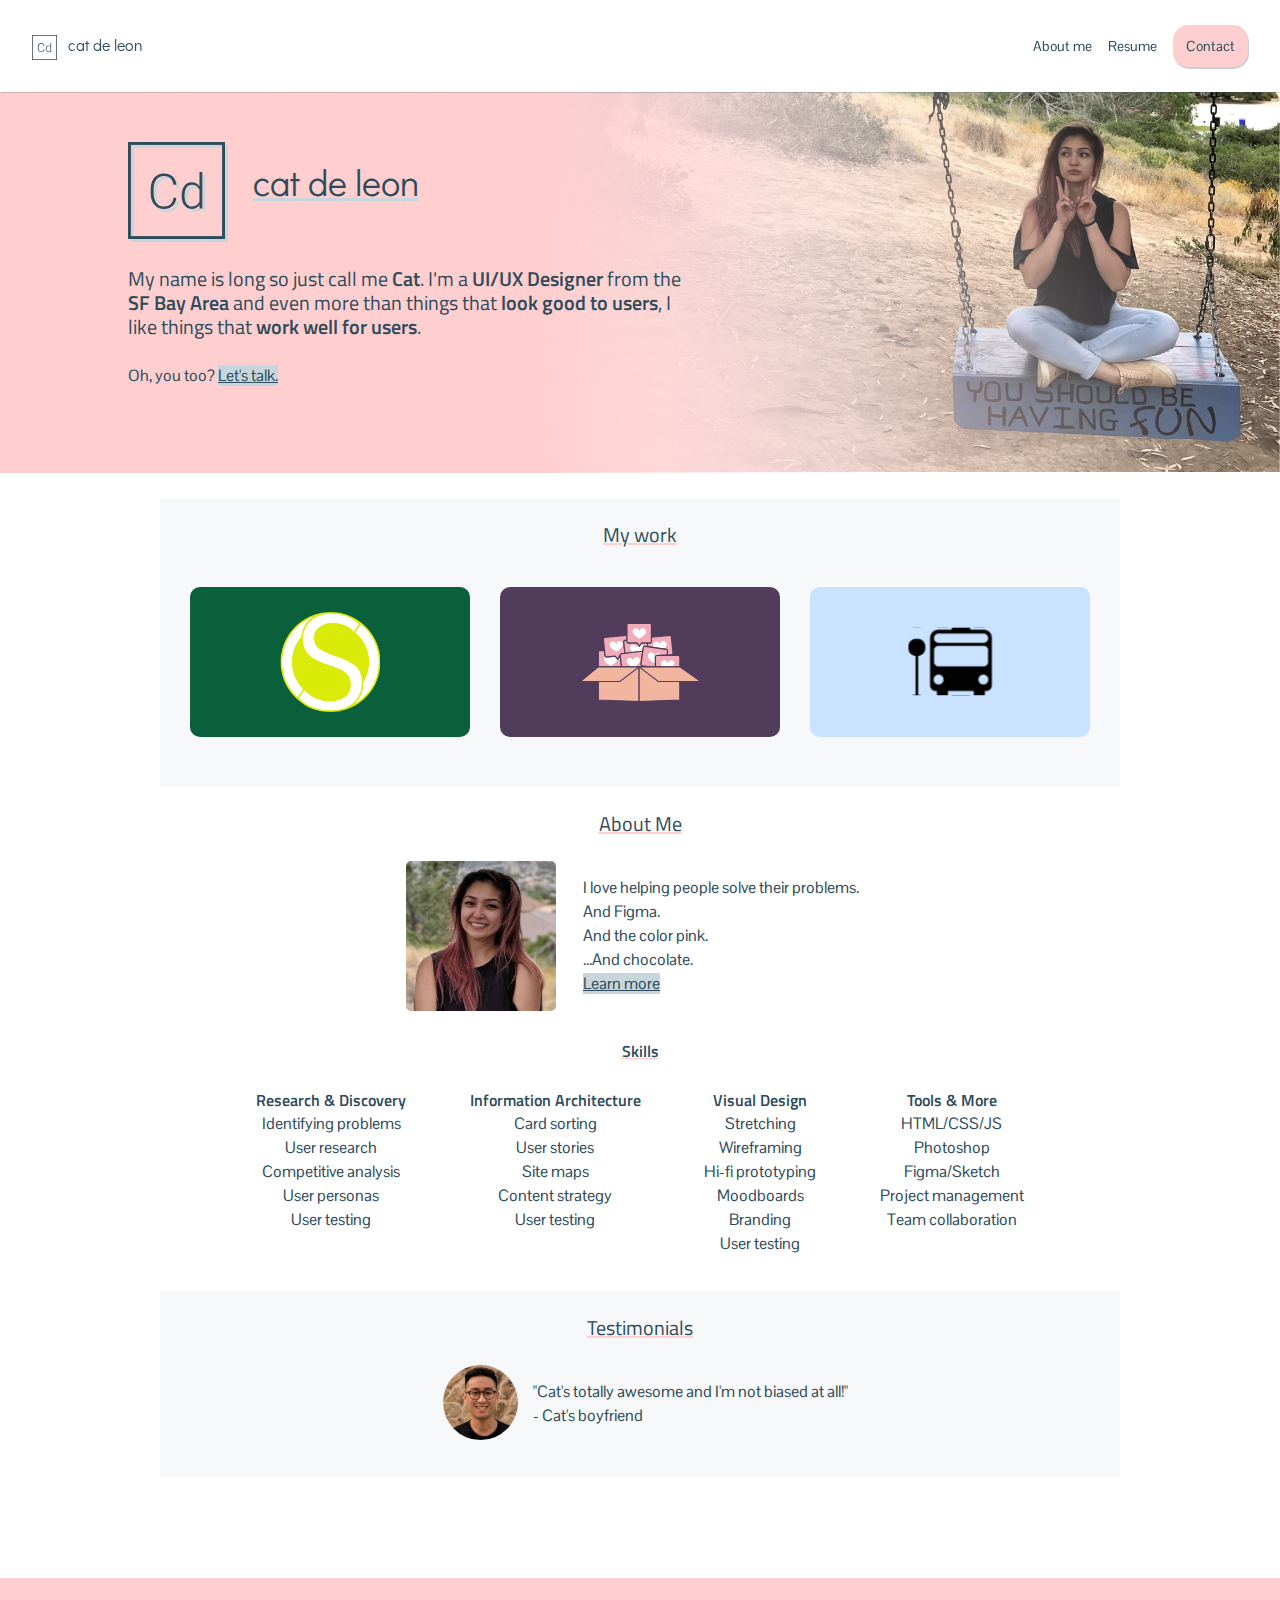
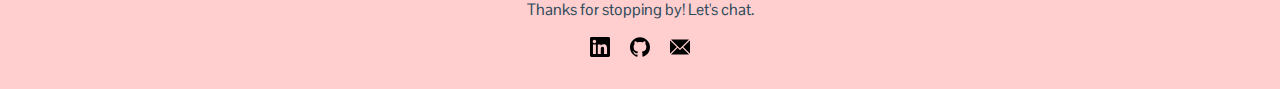
==== index.html @ 11f0647d "Added Sweet Spot to work" ====
<!DOCTYPE html>
<html lang="en" dir="ltr">
  <head>
    <meta name="viewport" content="width=device-width, initial-scale=1">
    <title>Portfolio | Cat de Leon</title>
    <link rel="icon" href="../images/cd-logo.svg" type="image/gif" sizes="16x16">
    <link rel="stylesheet" href="styles/reset.css">
    <link href="https://fonts.googleapis.com/css2?family=Didact+Gothic&family=Pontano+Sans&family=Titillium+Web:wght@400;600&display=swap" rel="stylesheet">
    <link rel="stylesheet" href="styles/style.css">
  </head>
    <body>

      <div class="nav">
        <div class="logoAndName">
          <span class="titleAndLogo"><a href="index.html"><img src="../images/cd-logo.svg" height="25" alt="Cat de Leon logo" class="smallLogo"><span class="logoCat">cat de leon</span></a></span>
        </div>
        <div class="navMenu">
          <a href="bio.html">About me</a>
          <a href="../files/catdeleonresume.pdf" target="_blank">Resume</a>
          <a href="contact.html" class="buttons">Contact</a>
        </div>
      </div>

      <section class="theBody">

          <section class="hero">
            <div class="heroTitle">
              <img src="../images/cd-logo-shadow.svg" height="100" class="titleLogo" alt="Cat de Leon logo"><span class="titleCat">cat de leon</span>
              <h2>My name is long so just call me <b>Cat</b>. I'm a <b>UI/UX Designer</b> from the <b>SF Bay Area</b> and even more than things that <b>look good to users</b>, I like things that <b>work well for users</b>.</h2>
              <p>Oh, you too? <a href="contact.html">Let's talk.</a></p>
            </div>
          </section>

        <div class="container">

          <section class="myWork">
            <h2><span class="underline">My work</span></h2>
            <div class="projects">
              <div class="sweetSpot">
                <div class="sweetSpotHover">
                  <h2>Sweet Spot</h2>
                  <p class="description">Reserve a tennis court ahead of time! Less waiting and more hitting.
                  <br><a href="http://sweetspot.catdeleon.design/" target="_blank">Clickable prototype</a></p>
                </div>
              </div>
              <div class="cloutStorage">
                <div class="cloutStorageHover">
                  <h2>Clout Storage</h2>
                  <p class="description">A cloud storage service that organizes your photos using machine learning and AI.
                  <br><a href="cloutstorage.html">View case study</a></p>
                </div>
              </div>
              <div class="busyBus">
                <div class="busyBusHover">
                  <h2>BusyBus</h2>
                  <p class="description">Track your bus routes and never miss the bus again.<br>
                  <a href="http://busybus.catdeleon.design/" target="_blank">Clickable prototype</a></p>
                </div>
              </div>
            </div>
          </section>

          <section class="aboutMe">
            <h2><span class="underline">About Me</span></h2>
            <div class="profile">
              <div class="profilePic"><img src="../images/profilePic.jpg" height="150" width="150" style="border-radius:5px" alt="Photo of Cat"></div>
              <div class="blurb">
                <p>I love helping people solve their problems.<br>
                And Figma.<br>
                And the color pink.<br>
                ...And chocolate.<br>
                <p><a href="bio.html">Learn more</a></p>
              </div>
            </div>
            <h3><span class="underline">Skills</span></h3>
            <div class="skills">
              <div class="skill">
                <h3>Research & Discovery</h3>
                  <p>Identifying problems<br>
                  User research<br>
                Competitive analysis<br>
              User personas<br>
            User testing</p>
              </div>
              <div class="skill">
                <h3>Information Architecture</h3>
                  <p>Card sorting<br>
                  User stories<br>
                Site maps<br>
              Content strategy<br>
            User testing</p>
              </div>
              <div class="skill">
                <h3>Visual Design</h3>
                  <p>Stretching<br>
                  Wireframing<br>
                Hi-fi prototyping<br>
              Moodboards<br>
            Branding<br>
          User testing</p>
              </div>
              <div class="skill">
                <h3>Tools & More</h3>
                  <p>HTML/CSS/JS<br>
                  Photoshop<br>
                Figma/Sketch<br>
              Project management<br>
            Team collaboration</p>
              </div>
            </div>
          </section>

        <section class="testimonials">
          <h2><span class="underline">Testimonials</span></h2>
          <div class="oneTestimonial">
            <div class="kelvin"><img src="../images/kelvin.jpg" style="border-radius:75px;height:75px;width:75px" alt="Photo of Kelvin"></div>
            <div class="blurb">
              <p>"Cat's totally awesome and I'm not biased at all!"<br>
              - Cat's boyfriend</p>
            </div>
          </div>
        </section>
      <!-- </main> -->
    </div>

      <footer>
        <p>Thanks for stopping by! Let's chat.</p>
        <ul>
          <li>
            <a href="https://www.linkedin.com/in/catdeleon/" target="_blank">
              <img src="../images/linkedin.svg" height="20" alt="LinkedIn icon">
            </a>
          </li>
          <li>
            <a href="https://github.com/cjmd" target="_blank">
              <img src="../images/github.svg" height="20" alt="GitHub icon">
            </a>
          </li>
          <li>
            <a href="contact.html">
              <img src="../images/mail.svg" height="20" alt="Envelope/mail icon">
            </a>
          </li>
        </ul>
      </footer>
    </section>

      <!-- Global site tag (gtag.js) - Google Analytics -->
      <script async src="https://www.googletagmanager.com/gtag/js?id=UA-174467794-1"></script>
      <script>
        window.dataLayer = window.dataLayer || [];
        function gtag(){dataLayer.push(arguments);}
        gtag('js', new Date());

        gtag('config', 'UA-174467794-1');
      </script>


  </body>
</html>
---- styles/style.css ----
body {
  color: #2E4B5B;
  align-items: center;
  justify-content: center;
  background-color: #FFFFFF;

}

.container {
  margin: 25px auto;
  width: 75%;
}

main {
  margin: 25px 0;
  position: relative;
}

/* Sections */

.aboutMePage {
  display: flex;
  flex-direction: column;
  height: 100vh;
  background-image: url('../images/aboutmeheader.jpg');
  background-repeat: no-repeat;
  background-size: 100%;
  background-position: 0 86px;
  width: 100%;
  justify-content: flex-start;
}

.contactPage {
  display: flex;
  flex-direction: column;
  height: 100vh;
  width: 100%;
  justify-content: flex-start;
}

.hero {
  background: #FFCECE linear-gradient(90deg, #FFCECE 48.45%, rgba(255, 255, 255, 0) 77.96%);
  background-image: url('../images/catheader.jpg');
  background-position: right;
  background-repeat: no-repeat;
  height: 381px;
  width: 100%;
  justify-content: center;
  align-items: center;
}

.heroTitle {
  margin-left: 10%;
  padding-top: 50px;
  width: 570px;
}

.cloutSectioned {
  color: #F7F8FA;
  display: flex;
  flex-direction: column;
  background-color: #513D5B;
  padding: 20px 15px;
  width: auto;
  align-items: center;
}

.caseStudyRow, .caseStudyLogoRow {
  display: flex;
  flex-direction: row;
  margin: 20px auto;
  width: 83%;
}

.caseStudyStack {
  display: flex;
  flex-direction: row;
  margin: 20px auto;
  width: 83%;
}

.caseStudyRow2 {
  display: flex;
  flex-direction: column;
  margin: 20px auto;
  width: 83%;
}

.rowRow {
  margin: auto;
  display: flex;
  flex-direction: row;
}

.caseStudy50 {
  margin: auto;
  width: 60%;
}

.caseStudy33 {
  margin: auto;
  width: 30%;
}

.caseStudyTwoCol {
  margin: auto;
  width: 100%;
}

.compARow {
  display: flex;
  flex-direction: row;
  margin-bottom: 25px;
  width: 55%;
}

.caseStudyFourCol {
  margin: 0 auto;
  width: 20%;
}

.userPRow {
  display: flex;
  flex-direction: row;
  align-items: center;
  justify-content: space-around;
  margin: 25px auto;
}

.cloutLogoSection {
  color: #F7F8FA;
  display: flex;
  flex-direction: column;
  background-color: #FFFFFF;
  width: 100%;
  align-items: center;
}

.nav, .landingPageNav {
  background-color: inherit;
  display: flex;
  justify-content: space-between;
  vertical-align: middle;
  width: 100%;
  z-index: 1000;
  position: fixed;
  box-shadow: 1px 1px rgba(46, 75, 91, 0.25);
}

.theBody {
  padding-top: 92px;
}

.landingPageNav {
  display: none;
}

.logoAndName {
  float: left;
  margin-top: auto;
  margin-bottom: auto;
  padding: 0 2.5%;
}

.navMenu {
  display: flex;
  margin-top: auto;
  margin-bottom: auto;
  justify-content: space-between;
  width: 215px;
  float: right;
  padding: 0 2.5%;
}

.landingNavMenu {
  display: flex;
  margin-left: 80%;
  width: 160px;
  justify-content: space-between;
}

.myWork {
  background-color: #F7F8FA;
  display: flex;
  flex-direction: column;
  width: 100%;
  text-align: center;
}

.projects {
  display: flex;
  padding: 0 15px 35px;
  align-items: center;
  justify-content: center;
}

.sweetSpot {
  margin: 15px;
  display: flex;
  flex-direction: column;
  align-items: center;
  justify-content: center;
  height: 150px;
  background-color: #09603A;
  background-image: url("../images/sweetspotlogo.png");
  background-position: center;
  background-repeat: no-repeat;
  background-size: 100px;
  border-radius: 10px;
  width: 360px;
}

.cloutStorage {
  margin: 15px;
  display: flex;
  flex-direction: column;
  align-items: center;
  justify-content: center;
  height: 150px;
  background-color: #513D5B;
  background-image: url("../images/cloutstoragelogo.svg");
  background-position: center;
  background-repeat: no-repeat;
  background-size: 125px;
  border-radius: 10px;
  width: 360px;
}

.busyBus {
  margin: 15px;
  display: flex;
  flex-direction: column;
  align-items: center;
  justify-content: center;
  height: 150px;
  background-color: #C8E2FF;
  background-image: url("../images/busybuslogo.svg");
  background-position: center;
  background-repeat: no-repeat;
  background-size: 100px;
  border-radius: 10px;
  height: 150px;
  width: 360px;
}

.cloutStorageHover, .busyBusHover, .sweetSpotHover {
  display: flex;
  flex-direction: column;
  height: 100%;
  width: 100%;
  align-items: center;
  justify-content: center;
  background-color: rgba(247, 248, 250, 0.9);
  opacity: 0;
  transition: 0.1s opacity ease-in-out;
}

.cloutStorageHover:hover, .busyBusHover:hover, .sweetSpotHover:hover {
  opacity: 1;
}

.aboutMe {
  display: flex;
  flex-direction: column;
  padding-bottom: 35px;
}

.profile {
  display: flex;
  margin: auto;
  width: 50%;
  vertical-align: middle;
  text-align: center;
  justify-content: space-around;
}

.skills {
  margin: auto;
  display: flex;
  text-align: center;
  justify-content: space-between;
  width: 80%;
}

.testimonials {
  background-color: #F7F8FA;
  display: flex;
  flex-direction: column;
  align-items: center;
  padding-bottom: 35px;
}

.oneTestimonial {
  display: flex;
  margin: auto;
}

.kelvin {
  margin-left: 25px;
}

.blurb {
  margin: 15px;
  text-align: left;
}

footer {
  display: flex;
  background-color: #FFCECE;
  flex-direction: column;
  width: 100%;
  margin-top: 100px;
  margin-bottom: 0;
  padding-top: 20px;
  padding-bottom: 10px;
  align-items: center;
  text-align: center;
}

.hideOnDesktop {
  display: none;
}

/* Bio sections */

.wholeAbout {
  margin: 100px 0;
  display: flex;
  flex-direction: row;
}

.bio {
  background-color: #FFFFFF;
  width: 50%;
  border: 1px solid #9CCDB6;
  box-shadow: 5px 5px 0px #9CCDB6;
  padding: 25px;
}

.shortBio {
  margin: auto 25px 0;
  width: 50%;
  display: flex;
  flex-direction: row;
  vertical-align: middle;
  height: 100px;
}

.asterisk {
  margin: auto;
  font-size: 100px;
  background-color: #FFFFFF;
  padding: 15px 0 0 15px;
}

.personal {
  margin: auto;
  background-color: #FFFFFF;
  font-family: 'Titillium Web', sans-serif;
  font-style: italic;
  font-weight: 300;
  text-align: left;
  padding: 15px 15px 15px 0;
}

.innerDialog {
  font-family: 'Titillium Web', sans-serif;
  font-style: italic;
  border-left: 8px solid #C7D6DB;
  padding: 10px;
  margin: 24px auto 24px 25px;
  width: auto%;
}

.userPersona {
  display: flex;
  flex-flow: column wrap;
  background-color: #FFFFFF;
  box-shadow: 2px 2px 4px rgba(0, 0, 0, 0.25);
  padding: 30px 20px 30px 45px;
  margin: 0 10px;
  width: 33%;
  height: inherit;
}

.studyGuide {
  justify-content: center;
  width: 60%;
}

.cloutDescription {
  width: 30%;
  margin: auto;
}

.cloutFinal {
  width: 67.5%;
  margin: auto;
}

/** Typography  **/
p, h3, h4, h5, h6, a, ul, li, .bio p, label, ::placeholder {
  color: #2E4B5B;
  font-family: 'Pontano Sans', sans-serif;
  font-size: 16px;
  line-height: 24px;
}

::placeholder {
  color: #999999;
}

.cloutSectioned p, .cloutSectioned h2, .cloutSectioned h3, .cloutSectioned h4, .cloutSectioned h5{
  color: #F7F8FA;
  text-align: center;
}

.cloutSectioned h6 {
  color: #F7F8FA;
}

.cloutSectioned li {
  color: #F7F8FA;
  list-style: circle;
  width:67%;
  margin: auto;
}

.userPersona li {
  list-style: circle;
}

.cloutSectioned h3 {
  font-family: 'Titillium Web', sans-serif;
  color: #F7F8FA;
  text-align: center;
  text-decoration: underline #FFCECE;
  font-size: 20px;
}

.cloutSectioned h4 {
  font-family: 'Titillium Web', sans-serif;
  color: #F7F8FA;
  text-align: center;
  text-decoration: underline #FFCECE;
  font-size: 18px;
}

.titleCat {
  color: #2E4B5B;
  font-family: 'Didact Gothic', sans-serif;
  font-size: 36px;
  text-decoration: underline #C7D6DB;
}

.logoCat {
  color: #2E4B5B;
  font-family: 'Didact Gothic', sans-serif;
  font-size: 16px;
}

h2 {
  color: #2E4B5B;
  font-family: 'Titillium Web', sans-serif;
  font-size: 20px;
  font-weight: 400;
  line-height: 24px;
  margin: 25px auto;
}

.aboutMe h3 {
  color: #2E4B5B;
  font-family: 'Titillium Web', sans-serif;
  font-size: 16px;
  font-weight: 600;
  margin: 25px auto;
}

.cloutStoragePage h2, .cloutSectioned h2 {
  font-family: 'Titillium Web', sans-serif;
  text-align: center;
  font-size: 24px;
}

.cloutStoragePage h3 {
  font-family: 'Titillium Web', sans-serif;
  text-align: center;
  text-decoration: underline #FFCECE;
  font-size: 20px;
}

.cloutStoragePage h4 {
  font-family: 'Titillium Web', sans-serif;
  text-align: center;
  text-decoration: underline #FFCECE;
  font-size: 18px;
}

.skills h3 {
  margin: 0;
}

.cloutStorageHover h2, .busyBusHover h2, .sweetSpot h2 {
  margin: 0px;
}

b {
  font-weight: 600;
}

a {
  background-color: #C7D6DB;
}

.buttonLink {
  background: none;
}

a:hover {
  color: inherit;
  background: none;
  text-decoration: underline #9CCDB6;
}

.titleAndLogo a, .navMenu a, footer a, .landingNavMenu a {
  margin-top: auto;
  margin-bottom: auto;
  background-color: transparent;
  font-size: 14px;
  text-decoration: none;
}

.navMenu a:hover, .landingNavMenu a:hover {
  color: #2E4B5B;
  text-decoration: underline #C7D6DB;
}

a.activePage {
  text-decoration: underline #C7D6DB;
}

.underline {
  text-decoration: underline #FFCECE;
}

.description {
  width: 100%;
}

.bio h4, .contactPage h1 {
  font-family: 'Didact Gothic', sans-serif;
  font-size: 24px;
}

.centerText {
  text-align: center;
}

/** Buttons **/
.buttons {
  background-color: #FFCECE;
  border: none;
  border-radius: 15px;
  box-shadow: 1px 2px rgba(46, 75, 91, 0.25);
  color: #2E4B5B;
  font-family: 'Pontano Sans', sans-serif;
  font-size: 14px;
  padding: 9px 13px 9px;
  margin: 25px 0px;
  outline: none;
  cursor: pointer;
}

a.buttons, .titleAndLogo a.buttons, .navMenu a.buttons, footer a.buttons, .landingNavMenu a.buttons {
  background-color: #FFCECE;
  border: none;
  border-radius: 15px;
  box-shadow: 1px 2px rgba(46, 75, 91, 0.25);
  color: #2E4B5B;
  font-family: 'Pontano Sans', sans-serif;
  font-size: 14px;
  padding: 9px 13px 9px;
  margin: 25px 0px;
  outline: none;
  cursor: pointer;
  text-decoration: none;
}

a.buttons:hover, .titleAndLogo a.buttons:hover, .navMenu a.buttons:hover, footer a.buttons:hover, .landingNavMenu a.buttons:hover {
  text-decoration: none;
  background-color: #FFBBBB;
  outline: none;
  cursor: pointer;
}

.buttons:hover {
  background-color: #FFBBBB;
  outline: none;
  cursor: pointer;
}

.buttons:active {
  box-shadow: .5px 1px rgba(46, 75, 91, 0.25);
  transform: translateY(.5px);
  outline: none;
  cursor: pointer;
}

.cloutSectioned .buttons {
  margin: 0px 0px 25px;
}

.titleLogo {
  padding-right: 25px;
  vertical-align: middle;
}

.smallLogo {
  padding-right: 11px;
  vertical-align: middle;
}

footer ul {
  list-style: none;
  margin: 15px;
  padding: 0;
}

footer li {
  float: left;
  margin: 0 10px;
}

footer li a {
  font-size: 16px;
}

/* Horizontal rule */

hr {
  border: 1px solid #9CCDB6;
  margin: 25px auto;
  width: 100%;
}

.finalMockUps {
  width: 75%;
  max-width: 1000px;
}

/* Form */

form {
  margin: auto;
  text-align: center;
}

label {
  margin: auto;
  display: block;
  width: 50%;
  max-width: 358px;
  min-width: 283px;
  text-align: left;
  color: #2E4B5B;
  font-family: 'Pontano Sans', sans-serif;
  font-size: 16px;
}

input[type=text], textarea {
  margin: 10px auto 25px auto;
  display: block;
  width: 50%;
  max-width: 358px;
  min-width: 283px;
  padding: 15px;
  border: 1px solid #2E4B5B;
  box-sizing: border-box;
  border-radius: 3px;
  color: #2E4B5B;
  font-family: 'Pontano Sans', sans-serif;
  font-size: 16px;
}

/* Media queries */

/* Smartphones, Tablets  */

@media screen and (max-width: 992px) {

    .landingPageNav, .nav {
      display: flex;
      justify-content: space-around;
      margin: auto;
    }

    .hero {
      background-size: auto 250px;
      height: 250px;
      width: 100%;
    }

    .heroTitle {
      margin-left: 5%;
      margin-bottom: 5%;
      width: 50%;
      padding: 2%;
    }

    .container {
      margin: auto;
      width: 95%;
    }

    .aboutMePage .container {
      margin: auto;
      width: 100%;
    }

    .landingNavMenu {
      display: none;
    }

    .heroTitle .titleLogo, .heroTitle .titleCat {
      display: none;
    }

    .projects, .profile, .wholeAbout {
      display: flex;
      flex-flow: column wrap;
    }

    .cloutStorage, .busyBus, .sweetSpot {
      background-position: 10% center;
      height: 200px;
      flex-basis: 100%;
    }

    .cloutStorageHover, .busyBusHover, .sweetSpotHover {
      color: #F7F8FA;
      opacity: 1;
      background-color: transparent;
      text-align: left;
      line-height: 19px;
    }

    .cloutStorage h2, .cloutStorage .description, .cloutStorageHover h2, .sweetSpot h2, .sweetSpot .description, .sweetSpotHover h2 {
      color: #F7F8FA;
      margin-left: 40%;
      width: 50%;
    }

    .busyBus h2, .busyBus .description, .busyBusHover h2 {
      color: #2E4B5B;
      margin-left: 40%;
      width: 50%;
    }

    .profile .blurb {
      text-align: center;
    }

    .skills, .compARow {
      display: flex;
      flex-wrap: wrap;
      width: 60%;
      margin: auto;
    }

    .skill, .caseStudyFourCol {
      margin: 10px;
      display: flex;
      flex-direction: column;
      flex-basis: 95%;
    }

    .caseStudyFourCol {
      margin: 0 auto 15px;
    }

    .aboutMePage {
      background-image: url('../images/aboutmeheadermobile.jpg');
      background-repeat: no-repeat;
      background-size: 100%;
      background-position: 0 75px;
      width: 100%;
    }

    .wholeAbout {
      background: transparent;
      width: 100%;
      margin: 25% auto;
    }

    .bio {
      background: transparent;
      display: flex;
      flex-direction: column;
      width: auto;
      margin-top: 75px;
      padding: 25px;
      border: none;
      box-shadow: none;
    }

    .wholeAbout .innerDialog {
      width: inherit;
      margin-right: 0%;
    }

    .asterisk {
      display: none;
    }

    .shortBio {
      width: auto;
      margin: 20px;
    }

    .caseStudyStack {
      display: flex;
      flex-direction: column;
    }

    .caseStudyRow, .caseStudyRow2 {
      flex-direction: column;
      align-items: center;
      width: 95%;
    }

    .caseStudy33 {
      width: 75%;
    }

    .userPRow {
      flex-direction: column;
    }

    .caseStudy50, .caseStudyTwoCol {
      margin: 20px auto;
      width: 95%;
    }

    .userPersona {
      width: 80%;
      margin: 10px;
    }

    .mobileSize {
      width: 50%;
      padding-bottom: 10px;
    }

    .hideOnDesktop {
      display: block;
    }

    .hideOnMobile {
      display: none;
    }

    .cloutFinal {
      width: auto;
    }

    .cloutDescription {
      width: auto;
      margin: 20px auto;
    }

    .myWork {
      background-color: inherit;
    }
}

/* Small phones */

@media screen and (max-width: 575px) {

  .hero {
    padding-top: 30px;
    background-image: url('../images/catheadermobile.jpg');
    background-position: 75%;
    background-size: auto 100%;
  }

  .heroTitle h2 {
    font-size: 17px;
    margin: 10px 0 20px auto;
  }

  .heroTitle {
    margin-top: auto;
    margin-bottom: auto;
    width: 60%;
  }

  .cloutStorage, .busyBus {
    margin: 0;
    background-position: 10% center;
    background-size: 30%;
    flex-basis: 100%;
    width: 95%;
    padding-top: 5%;
    padding-bottom: 5%;
  }

  .logoCat {
    display: none;
  }

}
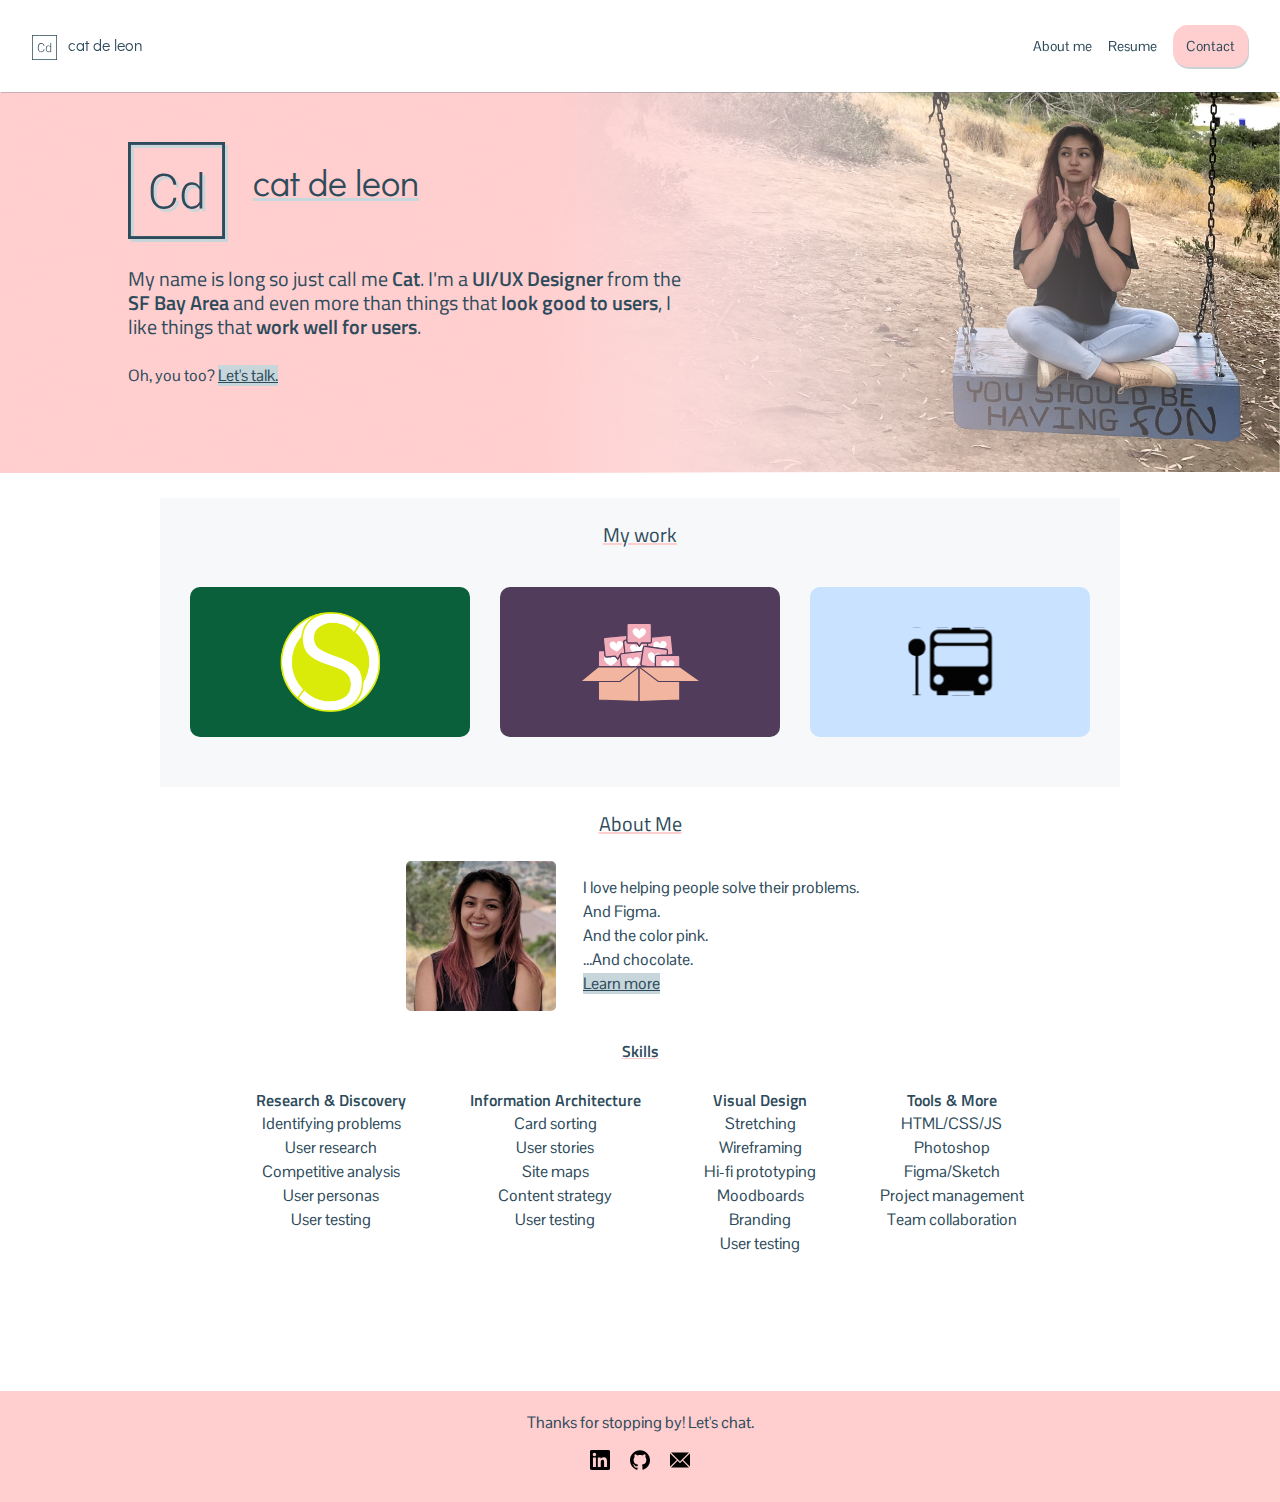
==== commit 59eba26e: "Removed testimonials because omg that's so embarrassing" ====
--- a/index.html
+++ b/index.html
@@ -16,7 +16,7 @@
         </div>
         <div class="navMenu">
           <a href="bio.html">About me</a>
-          <a href="../files/catdeleonresume.pdf" target="_blank">Resume</a>
+          <a href="../resume.pdf" target="_blank">Resume</a>
           <a href="contact.html" class="buttons">Contact</a>
         </div>
       </div>
@@ -110,7 +110,7 @@
             </div>
           </section>
 
-        <section class="testimonials">
+        <section class="testimonials" style="display:none">
           <h2><span class="underline">Testimonials</span></h2>
           <div class="oneTestimonial">
             <div class="kelvin"><img src="../images/kelvin.jpg" style="border-radius:75px;height:75px;width:75px" alt="Photo of Kelvin"></div>
--- a/styles/style.css
+++ b/styles/style.css
@@ -731,6 +731,7 @@
     }
 
     .cloutStorage, .busyBus, .sweetSpot {
+      margin: 5px 0 5px 0;
       background-position: 10% center;
       height: 200px;
       flex-basis: 100%;
@@ -895,8 +896,8 @@
     width: 60%;
   }
 
-  .cloutStorage, .busyBus {
-    margin: 0;
+  .cloutStorage, .busyBus, .sweetSpot {
+    margin: 5px 0 5px 0;
     background-position: 10% center;
     background-size: 30%;
     flex-basis: 100%;
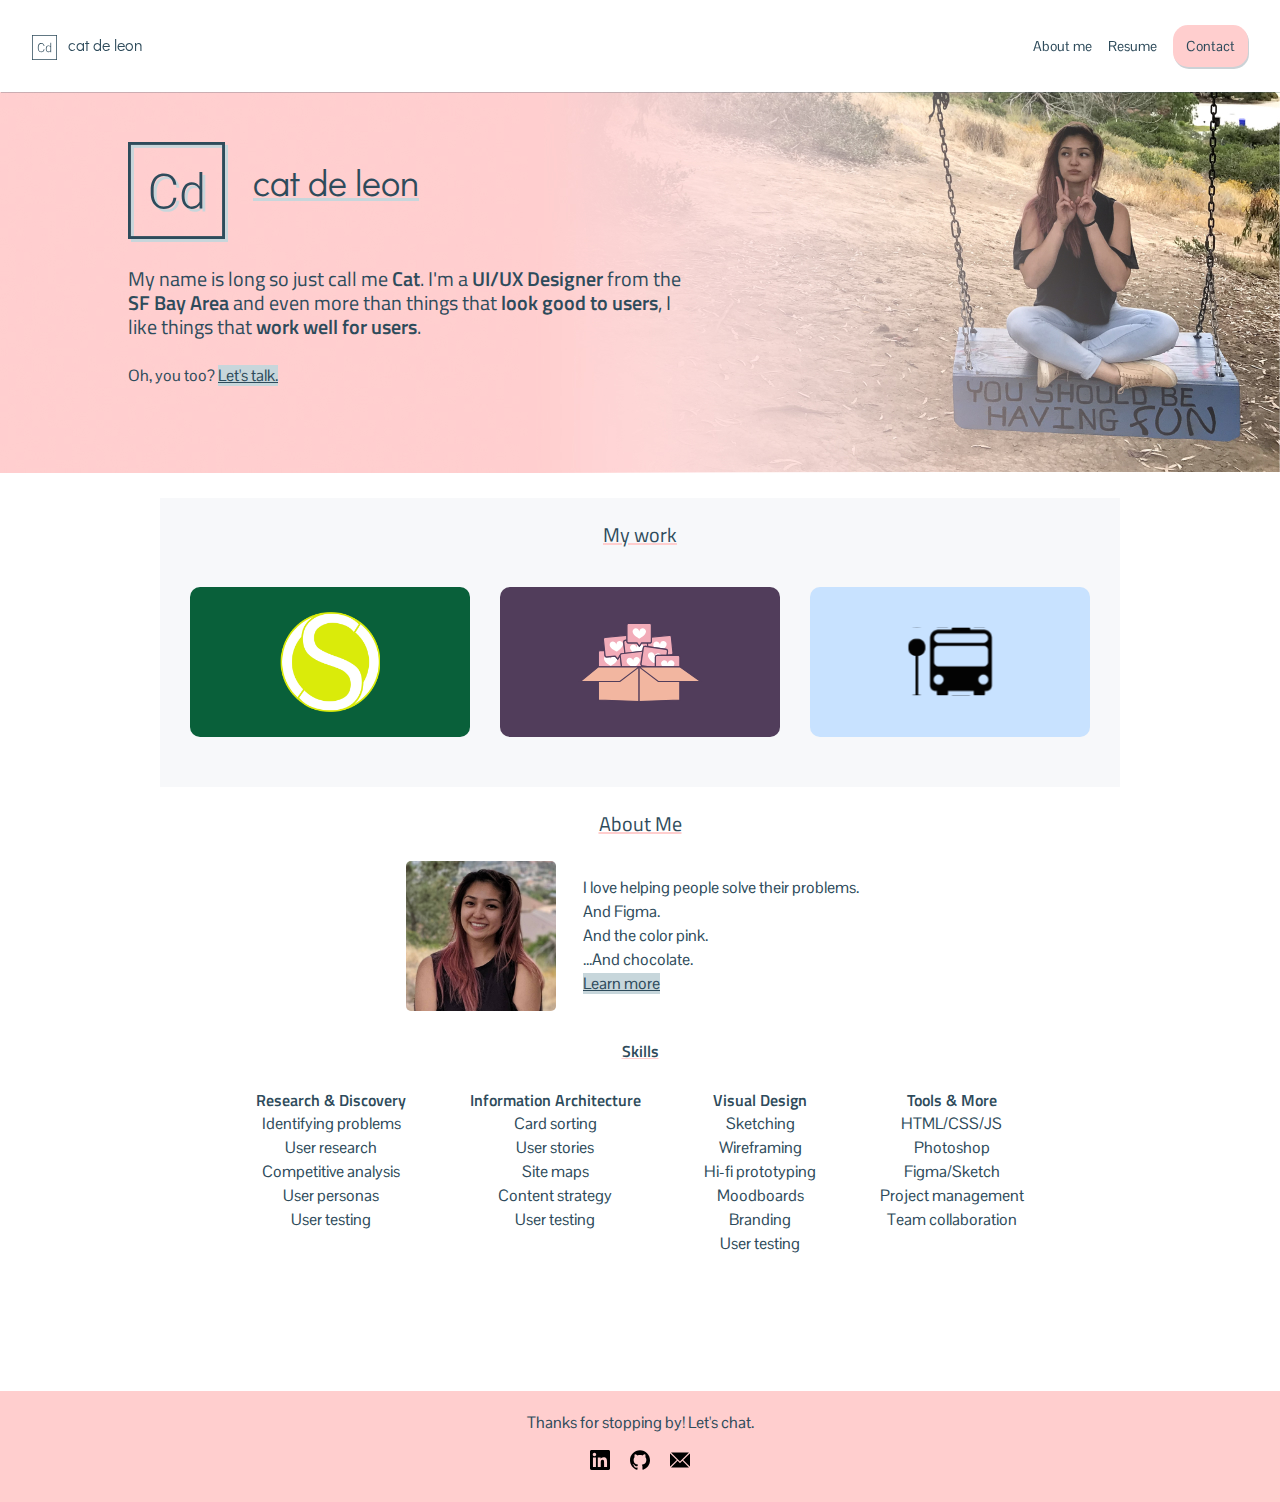
==== commit 68c373d0: "Fixed typos, colors, spacing issues, and added logos to case study headers" ====
--- a/index.html
+++ b/index.html
@@ -40,7 +40,7 @@
                 <div class="sweetSpotHover">
                   <h2>Sweet Spot</h2>
                   <p class="description">Reserve a tennis court ahead of time! Less waiting and more hitting.
-                  <br><a href="http://sweetspot.catdeleon.design/" target="_blank">Clickable prototype</a></p>
+                  <br><a href="/sweetspot.html">View case study</a></p>
                 </div>
               </div>
               <div class="cloutStorage">
@@ -92,7 +92,7 @@
               </div>
               <div class="skill">
                 <h3>Visual Design</h3>
-                  <p>Stretching<br>
+                  <p>Sketching<br>
                   Wireframing<br>
                 Hi-fi prototyping<br>
               Moodboards<br>
--- a/styles/style.css
+++ b/styles/style.css
@@ -376,7 +376,8 @@
   display: flex;
   flex-flow: column wrap;
   background-color: #FFFFFF;
-  box-shadow: 2px 2px 4px rgba(0, 0, 0, 0.25);
+  border-radius: 5px;
+  box-shadow: 0px 0px 7px rgba(0, 0, 0, 0.1);
   padding: 30px 20px 30px 45px;
   margin: 0 10px;
   width: 33%;
@@ -426,7 +427,7 @@
   margin: auto;
 }
 
-.userPersona li {
+.userPersona li, .container li {
   list-style: circle;
 }
 
@@ -566,7 +567,7 @@
   font-family: 'Pontano Sans', sans-serif;
   font-size: 14px;
   padding: 9px 13px 9px;
-  margin: 25px 0px;
+  margin: 50px 0px;
   outline: none;
   cursor: pointer;
 }
@@ -872,6 +873,7 @@
     .myWork {
       background-color: inherit;
     }
+
 }
 
 /* Small phones */
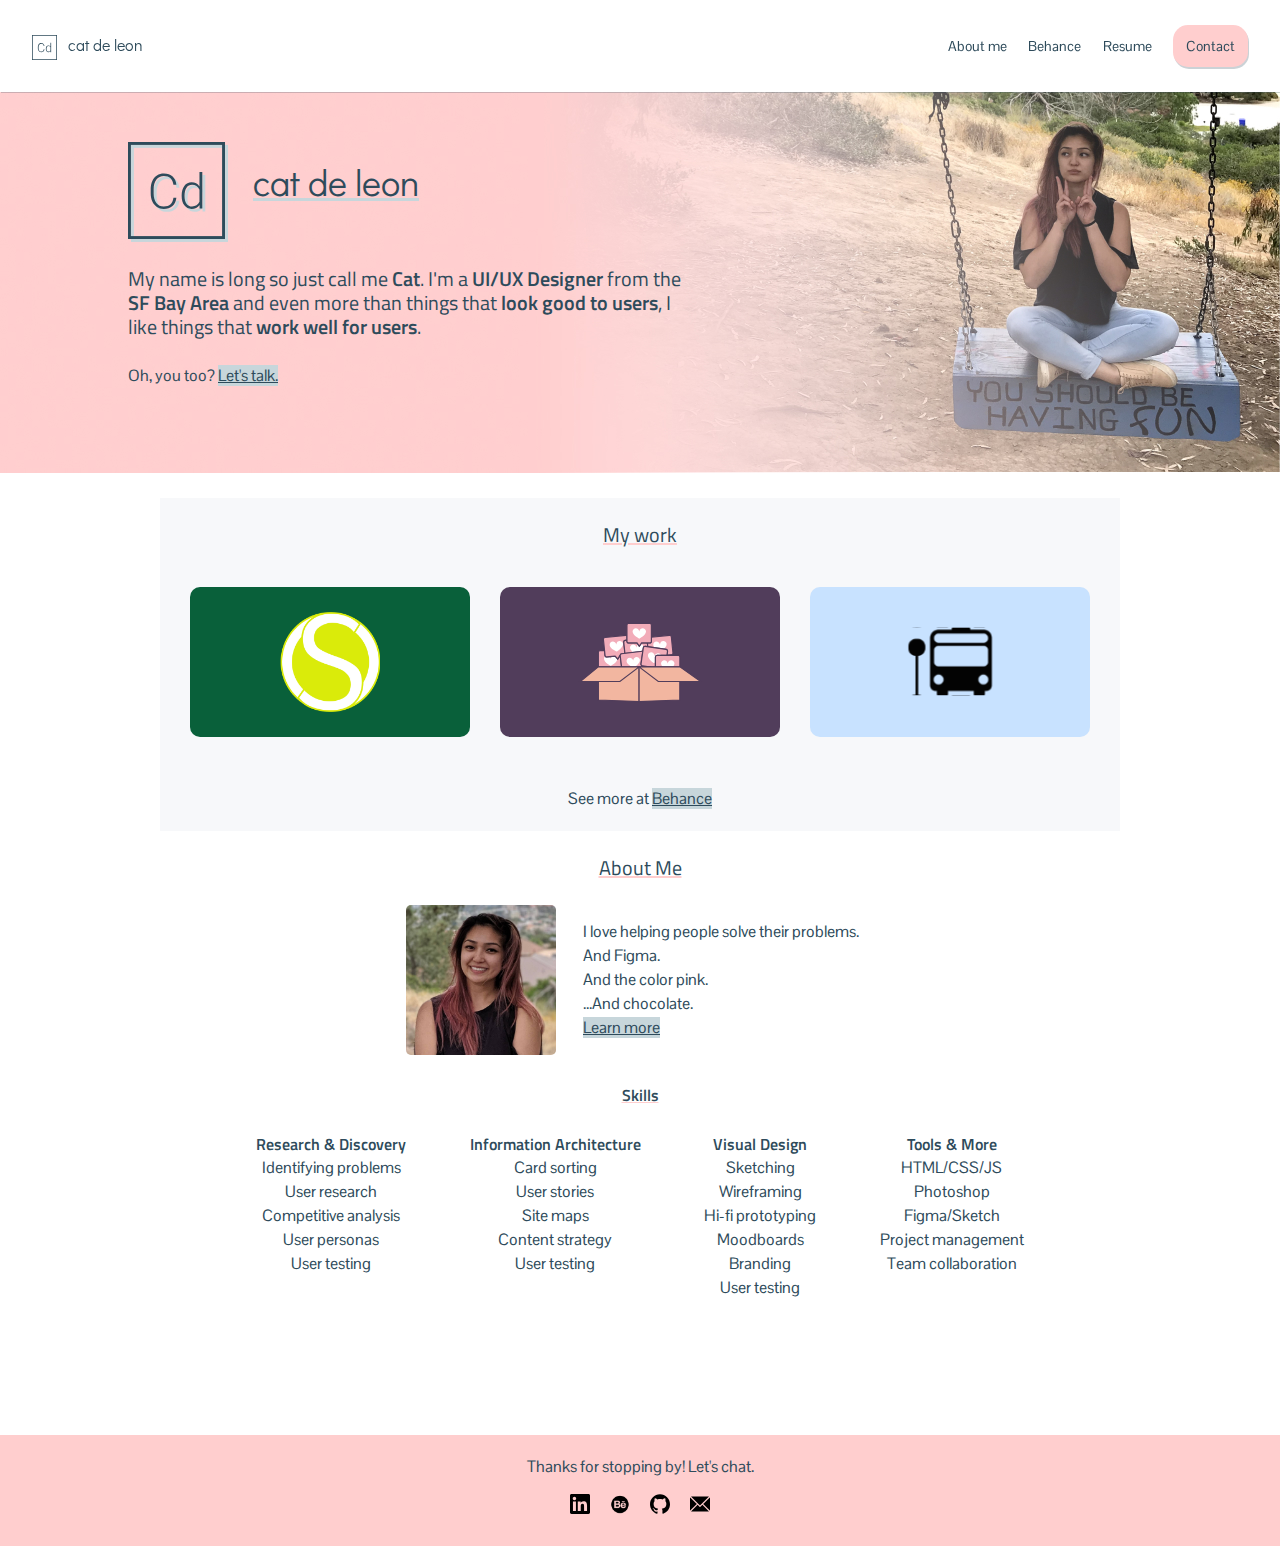
==== commit 3f50b153: "Added Behance" ====
--- a/index.html
+++ b/index.html
@@ -12,10 +12,11 @@
 
       <div class="nav">
         <div class="logoAndName">
-          <span class="titleAndLogo"><a href="index.html"><img src="../images/cd-logo.svg" height="25" alt="Cat de Leon logo" class="smallLogo"><span class="logoCat">cat de leon</span></a></span>
+          <span class="titleAndLogo"><a href="/"><img src="../images/cd-logo.svg" height="25" alt="Cat de Leon logo" class="smallLogo"><span class="logoCat">cat de leon</span></a></span>
         </div>
         <div class="navMenu">
           <a href="bio.html">About me</a>
+          <a href="https://www.behance.net/catdeleon" target="_blank">Behance</a>
           <a href="../resume.pdf" target="_blank">Resume</a>
           <a href="contact.html" class="buttons">Contact</a>
         </div>
@@ -58,6 +59,7 @@
                 </div>
               </div>
             </div>
+            <div style="margin-bottom: 20px"><p>See more at <a href="https://www.behance.net/catdeleon" target="_blank">Behance</a></p></div>
           </section>
 
           <section class="aboutMe">
@@ -132,6 +134,11 @@
             </a>
           </li>
           <li>
+            <a href="https://www.behance.net/catdeleon" target="_blank">
+              <img src="../images/behance.png" height="20" alt="Behance icon">
+            </a>
+          </li>
+          <li>
             <a href="https://github.com/cjmd" target="_blank">
               <img src="../images/github.svg" height="20" alt="GitHub icon">
             </a>
--- a/styles/style.css
+++ b/styles/style.css
@@ -167,7 +167,7 @@
   margin-top: auto;
   margin-bottom: auto;
   justify-content: space-between;
-  width: 215px;
+  width: 300px;
   float: right;
   padding: 0 2.5%;
 }
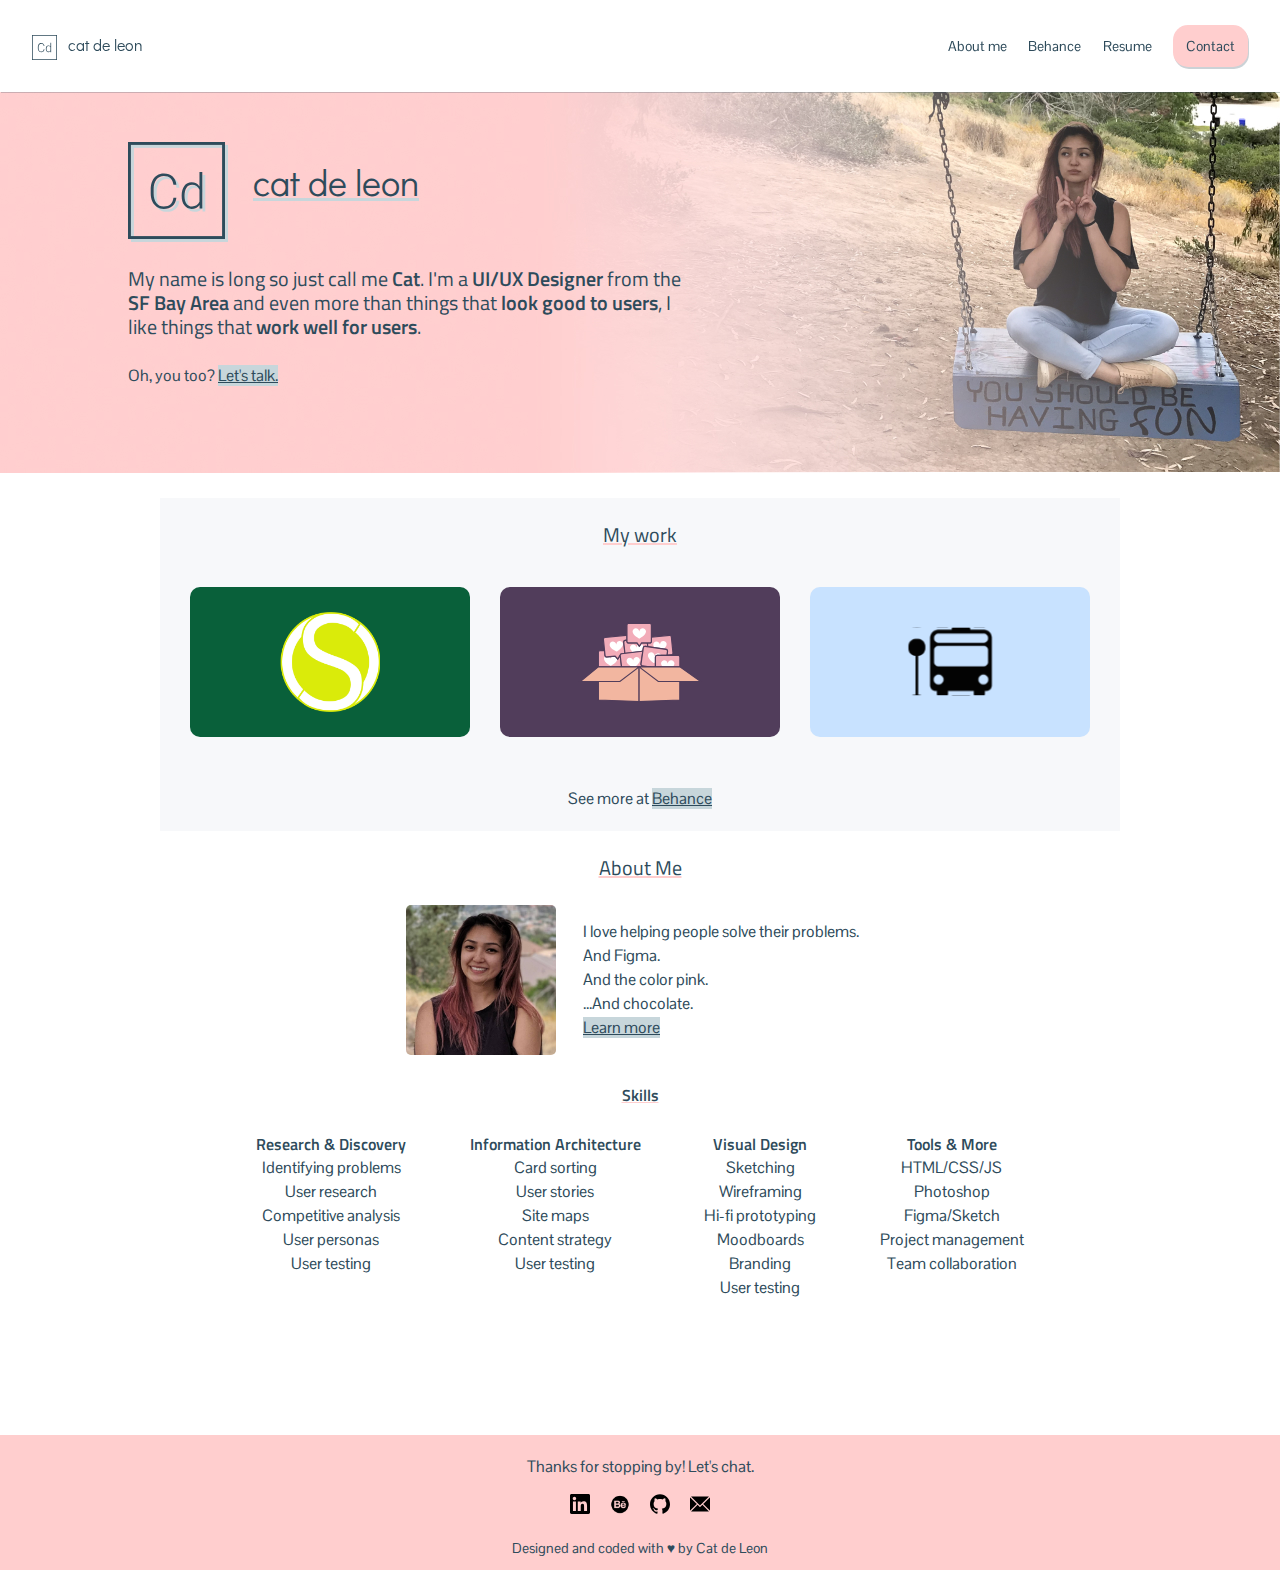
==== commit e12b7bf8: "Added footer" ====
--- a/index.html
+++ b/index.html
@@ -149,6 +149,7 @@
             </a>
           </li>
         </ul>
+        <p class="designedBy">Designed and coded with &hearts; by Cat de Leon</p>
       </footer>
     </section>
 
--- a/styles/style.css
+++ b/styles/style.css
@@ -557,6 +557,10 @@
   text-align: center;
 }
 
+.designedBy {
+  font-size: 14px;
+}
+
 /** Buttons **/
 .buttons {
   background-color: #FFCECE;
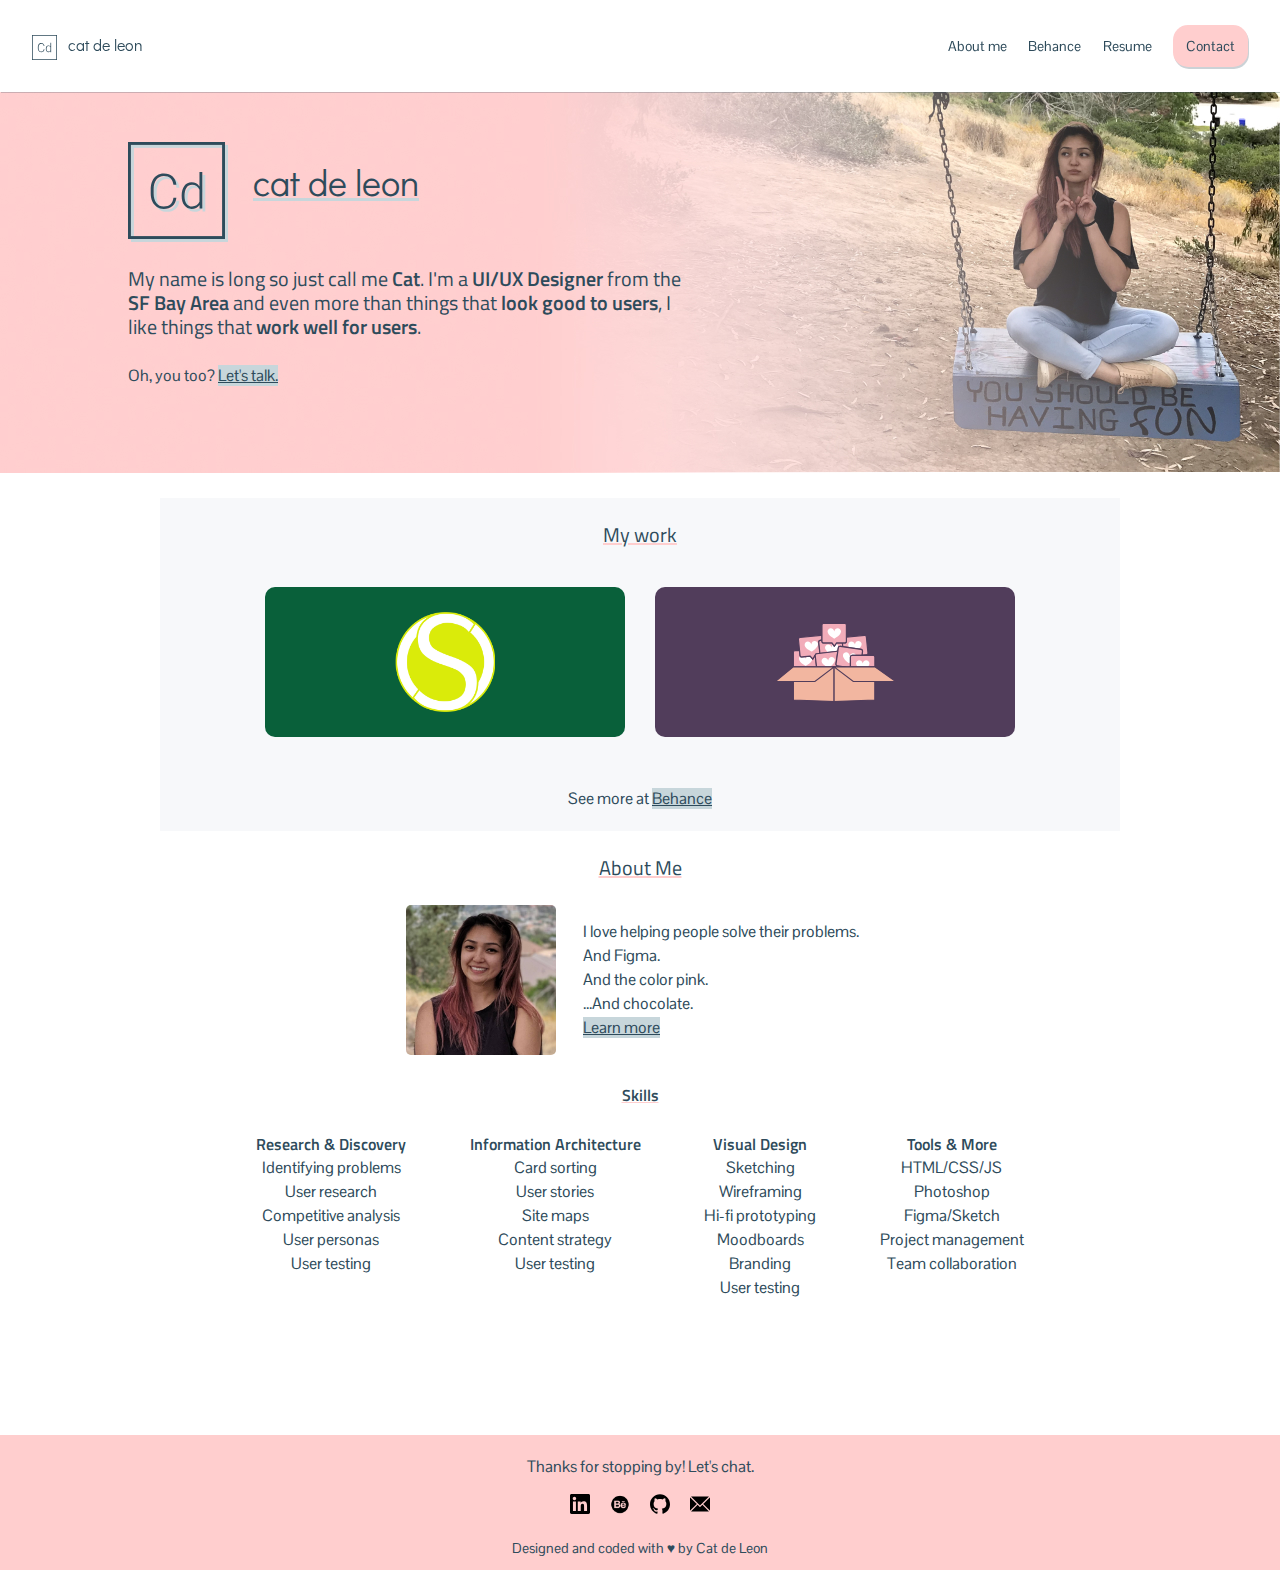
==== commit 43fc4229: "Fixed prototype links" ====
--- a/index.html
+++ b/index.html
@@ -37,6 +37,7 @@
           <section class="myWork">
             <h2><span class="underline">My work</span></h2>
             <div class="projects">
+
               <div class="sweetSpot">
                 <div class="sweetSpotHover">
                   <h2>Sweet Spot</h2>
@@ -44,6 +45,7 @@
                   <br><a href="/sweetspot.html">View case study</a></p>
                 </div>
               </div>
+
               <div class="cloutStorage">
                 <div class="cloutStorageHover">
                   <h2>Clout Storage</h2>
@@ -51,13 +53,15 @@
                   <br><a href="cloutstorage.html">View case study</a></p>
                 </div>
               </div>
-              <div class="busyBus">
+
+              <div class="busyBus" style="display:none">
                 <div class="busyBusHover">
                   <h2>BusyBus</h2>
                   <p class="description">Track your bus routes and never miss the bus again.<br>
                   <a href="http://busybus.catdeleon.design/" target="_blank">Clickable prototype</a></p>
                 </div>
               </div>
+
             </div>
             <div style="margin-bottom: 20px"><p>See more at <a href="https://www.behance.net/catdeleon" target="_blank">Behance</a></p></div>
           </section>
